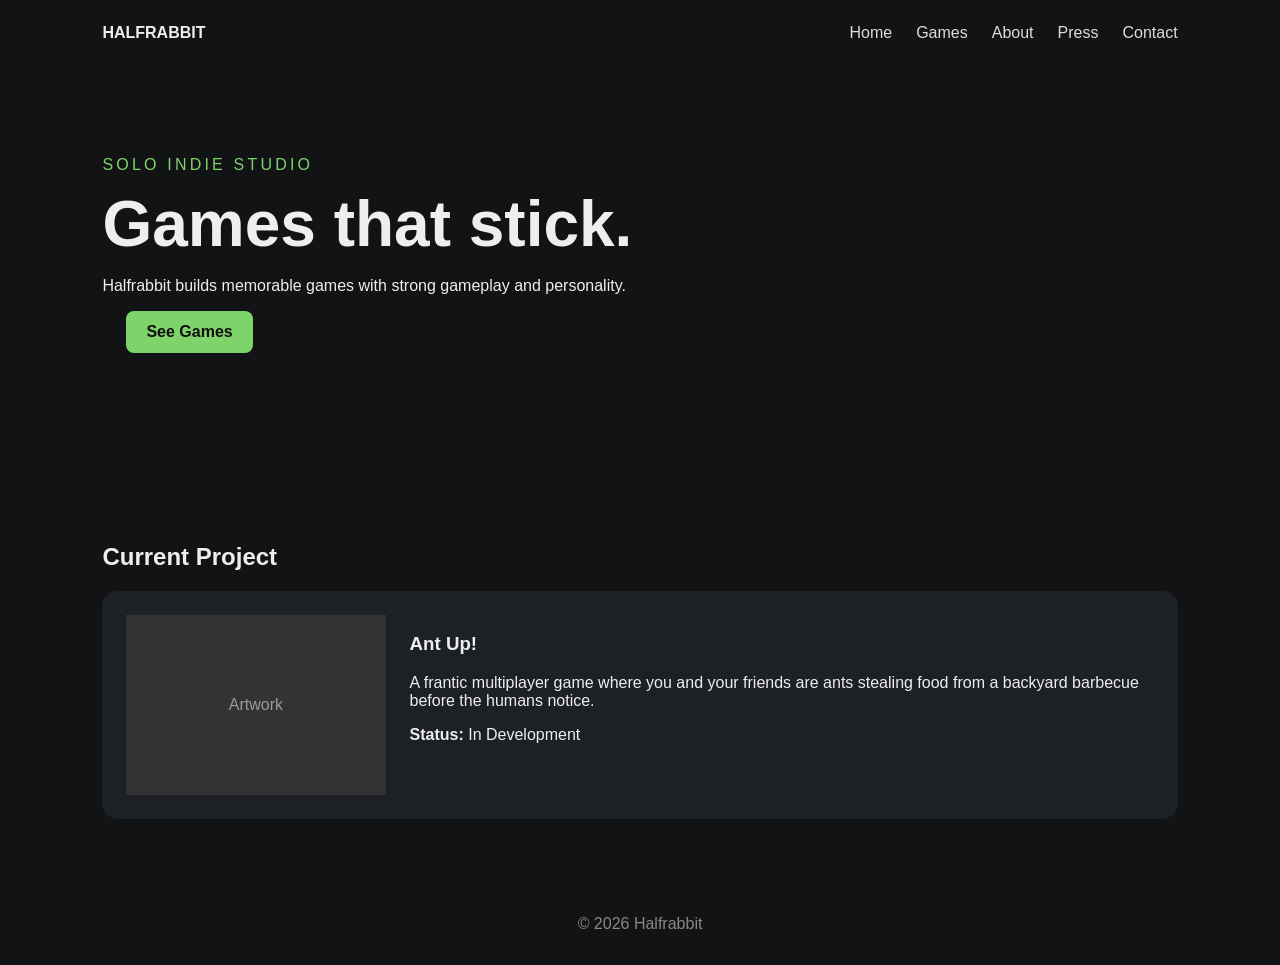
==== index.html @ 301125e5 "Initialize Halfrabbit website Set up the initial static website for Cloudflare Pages with complete H" ====
<!doctype html><html><head><meta charset='utf-8'><meta name='viewport' content='width=device-width,initial-scale=1'><title>Halfrabbit</title><link rel='stylesheet' href='css/style.css'></head><body><nav><strong>HALFRABBIT</strong><div>
<a href='index.html'>Home</a><a href='games.html'>Games</a><a href='about.html'>About</a><a href='press.html'>Press</a><a href='contact.html'>Contact</a></div></nav><header class='hero'><div class='tag'>Solo Indie Studio</div><h1>Games that stick.</h1><p>Halfrabbit builds memorable games with strong gameplay and personality.</p><p><a class='btn' href='games.html'>See Games</a></p></header>
<section><h2>Current Project</h2><div class='card'><div class='ph'>Artwork</div><div><h3>Ant Up!</h3><p>A frantic multiplayer game where you and your friends are ants stealing food from a backyard barbecue before the humans notice.</p><p><strong>Status:</strong> In Development</p></div></div></section><footer>© 2026 Halfrabbit</footer></body></html>
---- css/style.css ----
body{margin:0;font-family:'Segoe UI',sans-serif;background:#121315;color:#eee}
nav{display:flex;justify-content:space-between;padding:24px 8%;background:#121315;position:sticky;top:0}
a{color:#ddd;text-decoration:none;margin-left:24px}a:hover{color:#fff}
.hero{padding:10vh 8%}.tag{color:#7fd36b;text-transform:uppercase;letter-spacing:.2em}
h1{font-size:4rem;margin:.2em 0}.btn{display:inline-block;padding:12px 20px;background:#7fd36b;color:#111;border-radius:8px;font-weight:bold}
section{padding:4rem 8%}.card{background:#1d2024;border-radius:16px;padding:24px;display:flex;gap:24px}.ph{width:320px;height:180px;background:#333;display:flex;align-items:center;justify-content:center;color:#999}
footer{text-align:center;padding:2rem;color:#888}
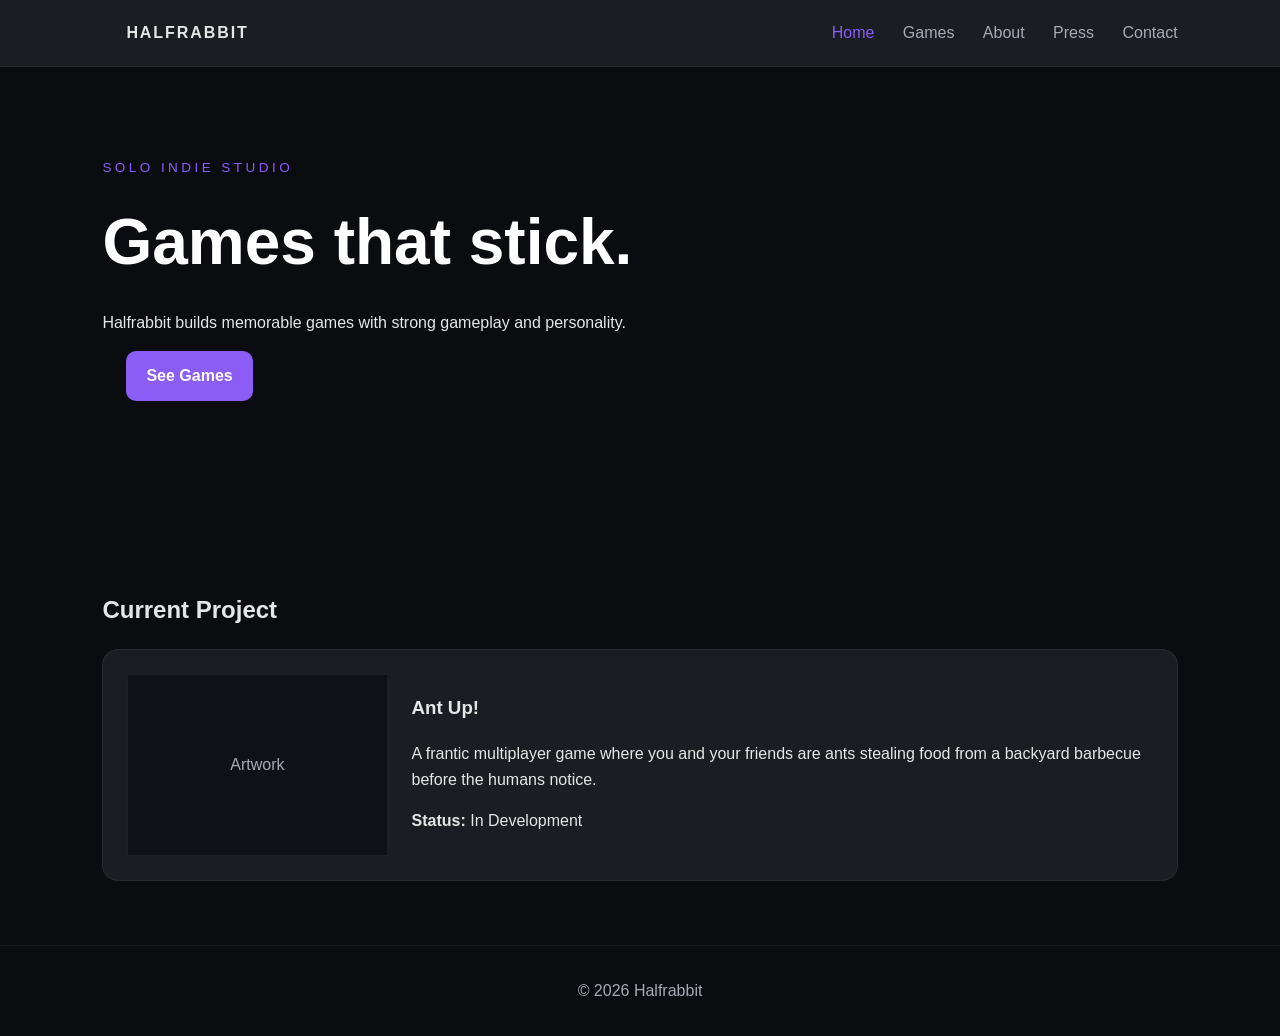
==== commit 9332fa63: "Refactor to dynamic nav component and modernize CSS Extract navigation from inline HTML to a dynamic" ====
--- a/index.html
+++ b/index.html
@@ -1,3 +1,38 @@
-<!doctype html><html><head><meta charset='utf-8'><meta name='viewport' content='width=device-width,initial-scale=1'><title>Halfrabbit</title><link rel='stylesheet' href='css/style.css'></head><body><nav><strong>HALFRABBIT</strong><div>
-<a href='index.html'>Home</a><a href='games.html'>Games</a><a href='about.html'>About</a><a href='press.html'>Press</a><a href='contact.html'>Contact</a></div></nav><header class='hero'><div class='tag'>Solo Indie Studio</div><h1>Games that stick.</h1><p>Halfrabbit builds memorable games with strong gameplay and personality.</p><p><a class='btn' href='games.html'>See Games</a></p></header>
-<section><h2>Current Project</h2><div class='card'><div class='ph'>Artwork</div><div><h3>Ant Up!</h3><p>A frantic multiplayer game where you and your friends are ants stealing food from a backyard barbecue before the humans notice.</p><p><strong>Status:</strong> In Development</p></div></div></section><footer>© 2026 Halfrabbit</footer></body></html>+<!doctype html>
+<html>
+<head>
+<meta charset="utf-8">
+<meta name="viewport" content="width=device-width,initial-scale=1">
+<title>Halfrabbit</title>
+<link rel="stylesheet" href="css/style.css">
+</head>
+
+<body>
+
+<header class="hero">
+  <div class="tag">Solo Indie Studio</div>
+  <h1>Games that stick.</h1>
+  <p>Halfrabbit builds memorable games with strong gameplay and personality.</p>
+  <p><a class="btn" href="games.html">See Games</a></p>
+</header>
+
+<section>
+  <h2>Current Project</h2>
+
+  <div class="card">
+    <div class="ph">Artwork</div>
+    <div>
+      <h3>Ant Up!</h3>
+      <p>A frantic multiplayer game where you and your friends are ants stealing food from a backyard barbecue before the humans notice.</p>
+      <p><strong>Status:</strong> In Development</p>
+    </div>
+  </div>
+</section>
+
+<footer>© 2026 Halfrabbit</footer>
+
+<script src="js/main.js"></script>
+<script src="js/nav.js"></script>
+
+</body>
+</html>
--- a/css/style.css
+++ b/css/style.css
@@ -1,7 +1,132 @@
-body{margin:0;font-family:'Segoe UI',sans-serif;background:#121315;color:#eee}
-nav{display:flex;justify-content:space-between;padding:24px 8%;background:#121315;position:sticky;top:0}
-a{color:#ddd;text-decoration:none;margin-left:24px}a:hover{color:#fff}
-.hero{padding:10vh 8%}.tag{color:#7fd36b;text-transform:uppercase;letter-spacing:.2em}
-h1{font-size:4rem;margin:.2em 0}.btn{display:inline-block;padding:12px 20px;background:#7fd36b;color:#111;border-radius:8px;font-weight:bold}
-section{padding:4rem 8%}.card{background:#1d2024;border-radius:16px;padding:24px;display:flex;gap:24px}.ph{width:320px;height:180px;background:#333;display:flex;align-items:center;justify-content:center;color:#999}
-footer{text-align:center;padding:2rem;color:#888}
+:root{
+  --bg:#0b0c10;
+  --surface:#1a1d22;
+  --text:#e6e6e6;
+  --muted:#a7aab3;
+  --accent:#8b5cf6;
+}
+
+body{
+  margin:0;
+  font-family:'Segoe UI',sans-serif;
+  background:var(--bg);
+  color:var(--text);
+  line-height:1.6;
+}
+
+/* NAV */
+nav{
+  display:flex;
+  justify-content:space-between;
+  align-items:center;
+  padding:20px 8%;
+  background:var(--surface);
+  border-bottom:1px solid rgba(255,255,255,0.06);
+  position:sticky;
+  top:0;
+}
+
+nav strong{
+  color:#fff;
+  letter-spacing:.08em;
+}
+
+/* LINKS */
+a{
+  color:var(--muted);
+  text-decoration:none;
+  margin-left:24px;
+  transition:.2s;
+}
+
+a:hover{
+  color:var(--accent);
+}
+
+a.active{
+  color:var(--accent);
+}
+
+/* HERO */
+.hero{
+  padding:10vh 8%;
+  max-width:1200px;
+  margin:0 auto;
+}
+
+.tag{
+  color:var(--accent);
+  text-transform:uppercase;
+  letter-spacing:.25em;
+  font-size:.85rem;
+}
+
+h1{
+  font-size:4rem;
+  margin:.2em 0;
+  color:#fff;
+}
+
+/* BUTTON */
+.btn{
+  display:inline-block;
+  padding:12px 20px;
+  background:var(--accent);
+  color:#fff;
+  border-radius:10px;
+  font-weight:600;
+  text-decoration:none;
+  transition:.2s;
+}
+
+.btn:hover{
+  transform:translateY(-2px);
+}
+
+/* SECTIONS */
+section{
+  padding:4rem 8%;
+  max-width:1200px;
+  margin:0 auto;
+}
+
+/* CARD */
+.card{
+  background:var(--surface);
+  border:1px solid rgba(255,255,255,0.06);
+  border-radius:16px;
+  padding:24px;
+  display:flex;
+  gap:24px;
+}
+
+.ph{
+  width:320px;
+  height:180px;
+  background:#0f1116;
+  border:1px solid rgba(255,255,255,0.06);
+  display:flex;
+  align-items:center;
+  justify-content:center;
+  color:var(--muted);
+}
+
+/* FOOTER */
+footer{
+  text-align:center;
+  padding:2rem;
+  color:var(--muted);
+  border-top:1px solid rgba(255,255,255,0.06);
+}
+
+.logo{
+  color:var(--text);
+  font-weight:700;
+  letter-spacing:.12em;
+  text-decoration:none;
+}
+
+.logo:hover{
+  color:var(--text);
+  opacity:.85;
+}
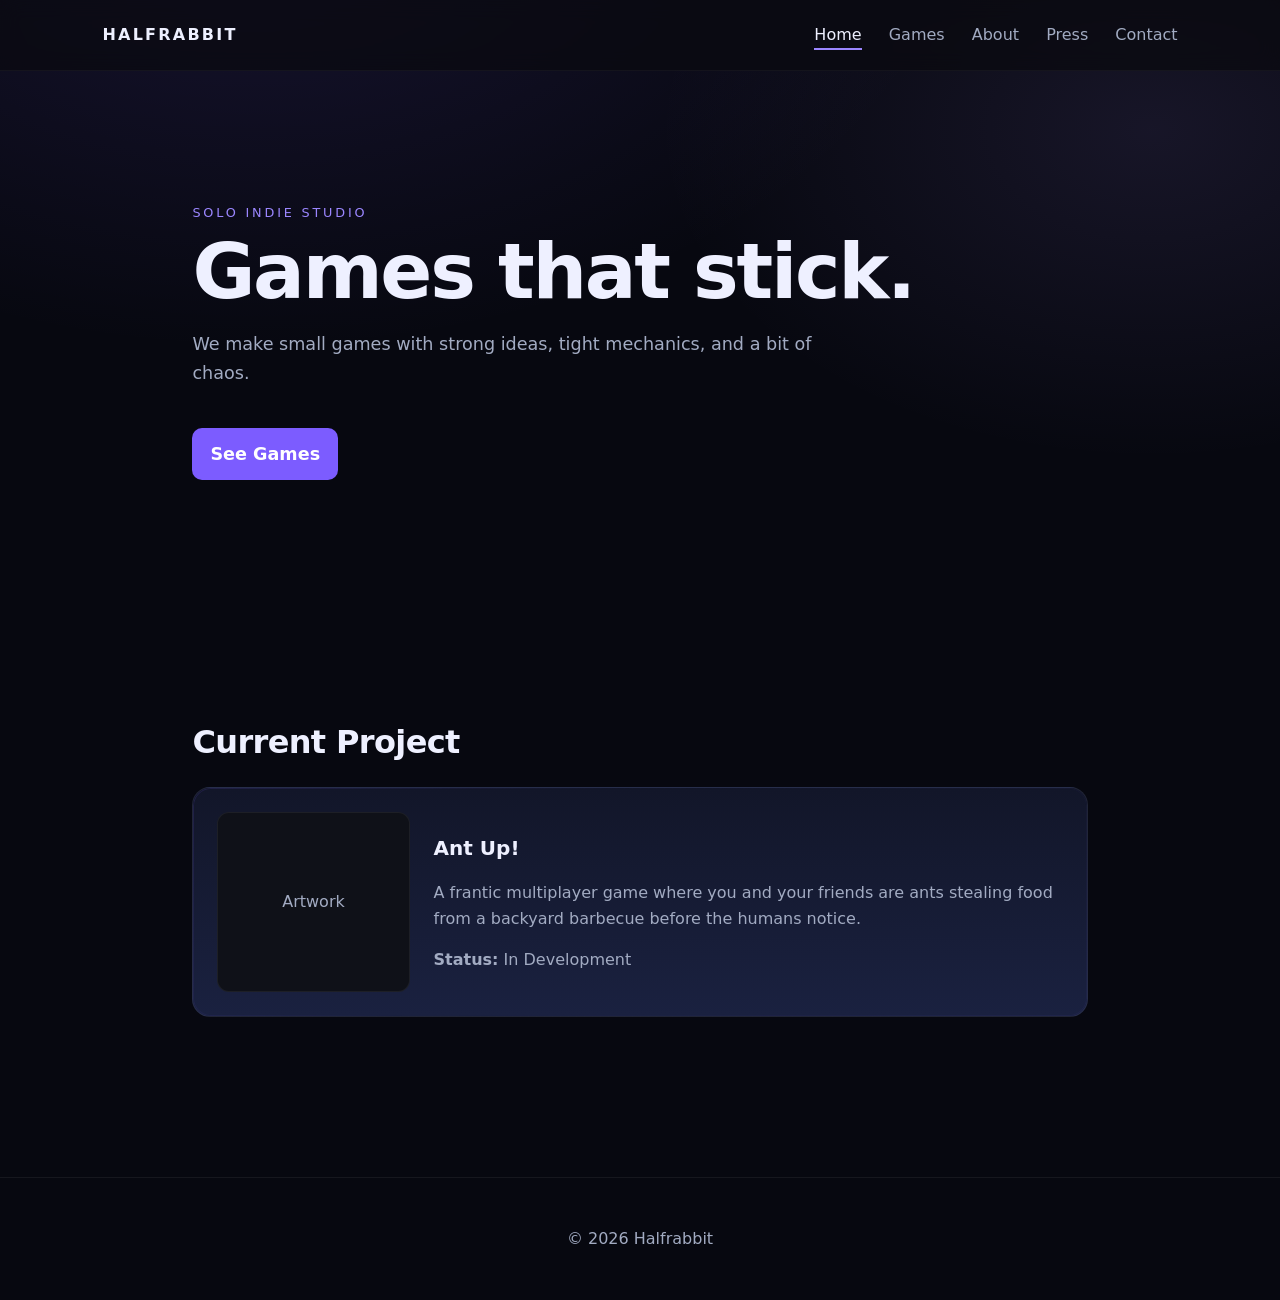
==== commit e18aa4b0: "Redesign UI with new color scheme and animations Major visual overhaul including: - Updated color pa" ====
--- a/index.html
+++ b/index.html
@@ -12,7 +12,7 @@
 <header class="hero">
   <div class="tag">Solo Indie Studio</div>
   <h1>Games that stick.</h1>
-  <p>Halfrabbit builds memorable games with strong gameplay and personality.</p>
+  <p>We make small games with strong ideas, tight mechanics, and a bit of chaos.</p>
   <p><a class="btn" href="games.html">See Games</a></p>
 </header>
 
--- a/css/style.css
+++ b/css/style.css
@@ -1,17 +1,33 @@
 :root{
-  --bg:#0b0c10;
-  --surface:#1a1d22;
-  --text:#e6e6e6;
-  --muted:#a7aab3;
-  --accent:#8b5cf6;
+  /* base */
+  --bg:#070810;
+  --surface:#121629;
+  --surface-2:#1a2140;
+
+  /* text */
+  --text:#eef0ff;
+  --muted:#a2abc2;
+
+  /* accent */
+  --accent:#7c5cff;
+  --accent-soft:#9b86ff;
+}
+
+*{
+  box-sizing:border-box;
 }
 
 body{
   margin:0;
-  font-family:'Segoe UI',sans-serif;
-  background:var(--bg);
+  font-family:system-ui, -apple-system, Segoe UI, sans-serif;
+  background:
+    radial-gradient(1200px 800px at 20% -10%, rgba(124,92,255,0.15), transparent 60%),
+    radial-gradient(900px 600px at 90% 10%, rgba(167,139,250,0.10), transparent 55%),
+    var(--bg);
   color:var(--text);
   line-height:1.6;
+  overflow-x:hidden;
+  animation:fadeIn .4s ease-out;
 }
 
 /* NAV */
@@ -19,91 +35,182 @@
   display:flex;
   justify-content:space-between;
   align-items:center;
-  padding:20px 8%;
-  background:var(--surface);
-  border-bottom:1px solid rgba(255,255,255,0.06);
+  padding:22px 8%;
+  background:rgba(10,11,16,0.72);
+  backdrop-filter: blur(10px);
   position:sticky;
   top:0;
-}
-
-nav strong{
-  color:#fff;
-  letter-spacing:.08em;
-}
-
-/* LINKS */
-a{
-  color:var(--muted);
+  border-bottom:1px solid rgba(255,255,255,0.04);
+  z-index:10;
+}
+
+.logo{
+  font-weight:800;
+  letter-spacing:.14em;
+  color:var(--text);
   text-decoration:none;
-  margin-left:24px;
+}
+
+.nav-links a{
+  margin-left:22px;
+  color:var(--muted);
+  text-decoration:none;
+  position:relative;
   transition:.2s;
 }
 
-a:hover{
-  color:var(--accent);
-}
-
-a.active{
-  color:var(--accent);
+.nav-links a:hover{
+  color:var(--text);
+}
+
+.nav-links a.active{
+  color:var(--text);
+}
+
+.nav-links a::after{
+  content:"";
+  position:absolute;
+  left:0;
+  bottom:-6px;
+  width:0%;
+  height:2px;
+  background:var(--accent-soft);
+  transition:width .2s ease;
+}
+
+.nav-links a:hover::after,
+.nav-links a.active::after{
+  width:100%;
+}
+
+/* LAYOUT */
+section, header{
+  max-width:1100px;
+  margin:0 auto;
+  padding:6rem 8%;
 }
 
 /* HERO */
 .hero{
-  padding:10vh 8%;
-  max-width:1200px;
-  margin:0 auto;
-}
-
+  padding-top:8rem;
+  padding-bottom:6rem;
+}
+
+.hero h1{
+  font-size:clamp(3rem, 6vw, 5rem);
+  line-height:1.05;
+  margin:0.5rem 0;
+  letter-spacing:-0.03em;
+  font-weight:800;
+}
+
+.hero p{
+  max-width:60ch;
+  color:var(--muted);
+  font-size:1.1rem;
+}
+
+/* TAG */
 .tag{
-  color:var(--accent);
+  display:inline-block;
+  font-size:.8rem;
+  letter-spacing:.22em;
   text-transform:uppercase;
-  letter-spacing:.25em;
-  font-size:.85rem;
-}
-
-h1{
-  font-size:4rem;
-  margin:.2em 0;
-  color:#fff;
+  color:var(--accent-soft);
 }
 
 /* BUTTON */
 .btn{
   display:inline-block;
-  padding:12px 20px;
+  margin-top:1.5rem;
+  padding:12px 18px;
   background:var(--accent);
-  color:#fff;
+  color:white;
   border-radius:10px;
+  text-decoration:none;
   font-weight:600;
-  text-decoration:none;
   transition:.2s;
 }
 
 .btn:hover{
-  transform:translateY(-2px);
-}
-
-/* SECTIONS */
-section{
-  padding:4rem 8%;
-  max-width:1200px;
-  margin:0 auto;
-}
-
-/* CARD */
-.card{
-  background:var(--surface);
-  border:1px solid rgba(255,255,255,0.06);
-  border-radius:16px;
-  padding:24px;
+  transform:translateY(-2px) scale(1.02);
+  filter:brightness(1.1);
+}
+
+/* HEADINGS */
+h1{ font-weight:800; }
+h2{
+  font-size:2rem;
+  margin-bottom:1.2rem;
+  letter-spacing:-0.02em;
+}
+h3{
+  font-size:1.25rem;
+  margin-bottom:0.5rem;
+}
+
+/* TEXT */
+p{
+  color:var(--muted);
+}
+
+/* CARD BASE */
+.card,
+.game-card,
+.press-card{
+  position:relative;
+  overflow:hidden;
   display:flex;
   gap:24px;
-}
-
-.ph{
+  padding:24px;
+  border-radius:18px;
+  background:linear-gradient(180deg, var(--surface), var(--surface-2));
+  border:1px solid rgba(255,255,255,0.06);
+  transition:transform .25s ease, box-shadow .25s ease;
+}
+
+/* subtle edge glow */
+.card::before,
+.game-card::before,
+.press-card::before{
+  content:"";
+  position:absolute;
+  inset:0;
+  border-radius:inherit;
+  padding:1px;
+  background:linear-gradient(
+    135deg,
+    rgba(124,92,255,0.35),
+    transparent 40%,
+    rgba(124,92,255,0.15)
+  );
+  -webkit-mask:
+    linear-gradient(#000 0 0) content-box,
+    linear-gradient(#000 0 0);
+  -webkit-mask-composite:xor;
+  mask-composite:exclude;
+  pointer-events:none;
+  opacity:0.4;
+}
+
+/* hover depth */
+.card:hover{ transform:translateY(-4px); }
+.game-card:hover{ transform:translateY(-6px); }
+.press-card:hover{ transform:translateY(-3px); }
+
+.card:hover,
+.game-card:hover,
+.press-card:hover{
+  box-shadow:0 20px 40px rgba(0,0,0,0.35);
+}
+
+/* placeholders */
+.ph,
+.game-media{
   width:320px;
   height:180px;
-  background:#0f1116;
+  border-radius:12px;
+  background:#0f1118;
   border:1px solid rgba(255,255,255,0.06);
   display:flex;
   align-items:center;
@@ -111,22 +218,52 @@
   color:var(--muted);
 }
 
+/* status */
+.status{
+  display:inline-block;
+  margin-top:10px;
+  font-size:.85rem;
+  color:var(--accent);
+}
+
+/* grids */
+.game-grid{
+  display:grid;
+  gap:24px;
+}
+
+.press-grid{
+  display:grid;
+  grid-template-columns:repeat(auto-fit, minmax(240px, 1fr));
+  gap:20px;
+}
+
 /* FOOTER */
 footer{
   text-align:center;
-  padding:2rem;
+  padding:3rem;
   color:var(--muted);
   border-top:1px solid rgba(255,255,255,0.06);
-}
-
-.logo{
-  color:var(--text);
-  font-weight:700;
-  letter-spacing:.12em;
-  text-decoration:none;
-}
-
-.logo:hover{
-  color:var(--text);
-  opacity:.85;
+  margin-top:4rem;
+}
+
+/* LISTS */
+ul{
+  color:var(--muted);
+  line-height:1.8;
+}
+
+/* smooth motion */
+@media (prefers-reduced-motion: no-preference){
+
+  html{ scroll-behavior:smooth; }
+
+  body{
+    animation:fadeIn .4s ease-out;
+  }
+
+  @keyframes fadeIn{
+    from{ opacity:0; transform:translateY(6px); }
+    to{ opacity:1; transform:translateY(0); }
+  }
 }
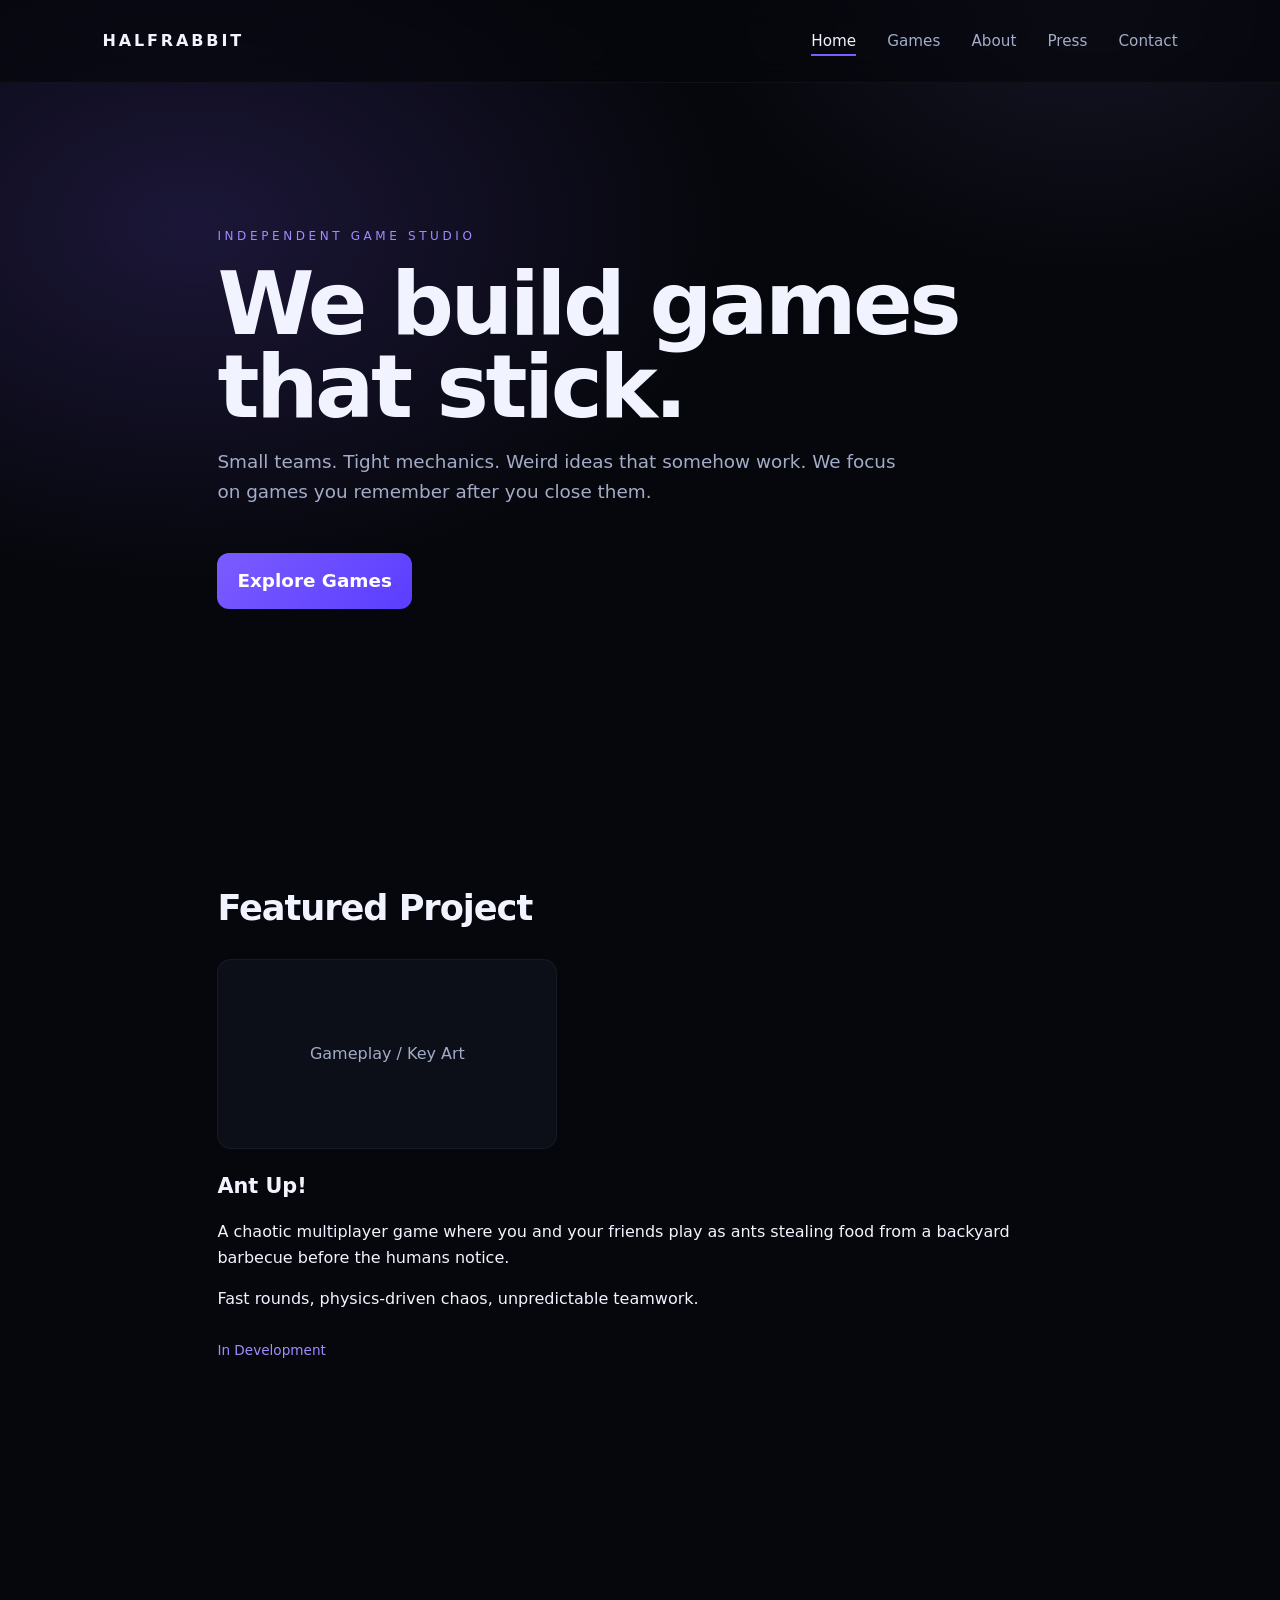
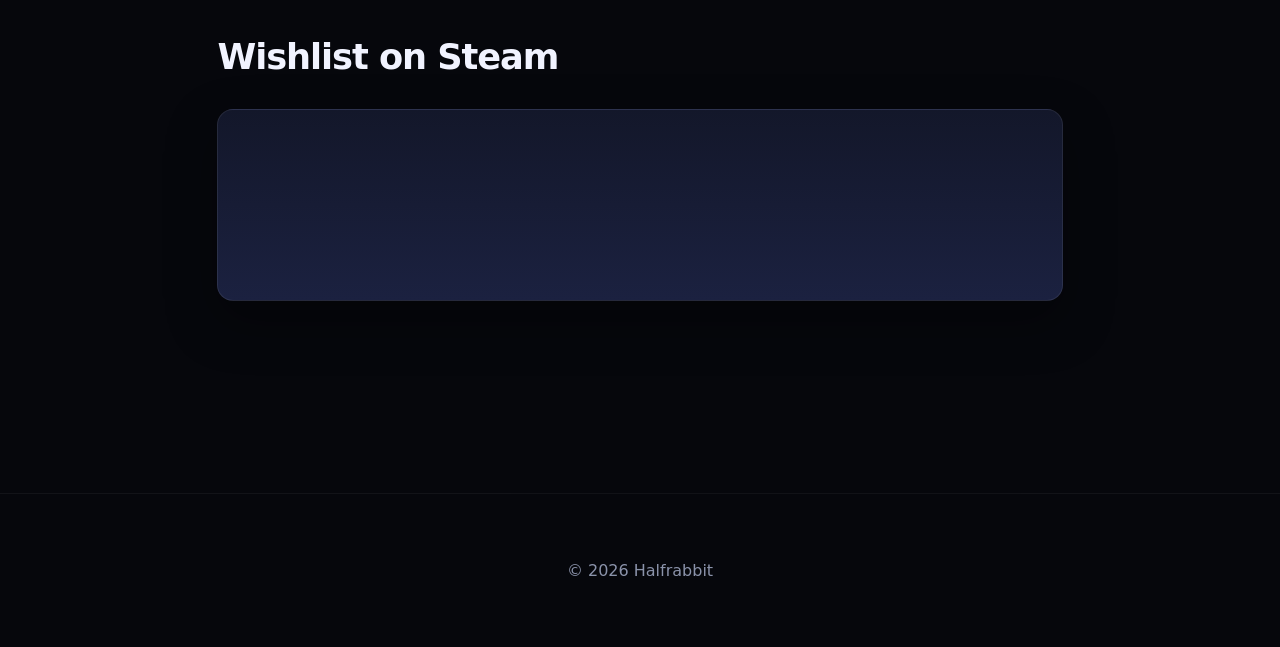
==== commit 1699bc35: "Polish UI, add reveal scroll + Ant Up page Large visual polish and UX updates: refactor css (colors," ====
--- a/index.html
+++ b/index.html
@@ -10,29 +10,74 @@
 <body>
 
 <header class="hero">
-  <div class="tag">Solo Indie Studio</div>
-  <h1>Games that stick.</h1>
-  <p>We make small games with strong ideas, tight mechanics, and a bit of chaos.</p>
-  <p><a class="btn" href="games.html">See Games</a></p>
+
+  <div class="tag">Independent Game Studio</div>
+
+  <h1>We build games that stick.</h1>
+
+  <p>
+    Small teams. Tight mechanics. Weird ideas that somehow work.
+    We focus on games you remember after you close them.
+  </p>
+
+  <p>
+    <a class="btn" href="games.html">Explore Games</a>
+  </p>
+
 </header>
 
 <section>
-  <h2>Current Project</h2>
 
-  <div class="card">
-    <div class="ph">Artwork</div>
+  <h2>Featured Project</h2>
+
+  <a class="card" href="games/ant-up.html" style="text-decoration:none;">
+
+    <div class="ph">Gameplay / Key Art</div>
+
     <div>
+
       <h3>Ant Up!</h3>
-      <p>A frantic multiplayer game where you and your friends are ants stealing food from a backyard barbecue before the humans notice.</p>
-      <p><strong>Status:</strong> In Development</p>
+
+      <p>
+        A chaotic multiplayer game where you and your friends play as ants
+        stealing food from a backyard barbecue before the humans notice.
+      </p>
+
+      <p>
+        Fast rounds, physics-driven chaos, unpredictable teamwork.
+      </p>
+
+      <p class="status">In Development</p>
+
     </div>
+
+  </a>
+
+</section>
+
+<!-- NEW STEAM SECTION -->
+<section>
+
+  <h2>Wishlist on Steam</h2>
+
+  <div class="steam-embed">
+
+    <iframe
+      src="https://store.steampowered.com/widget/4829120/"
+      frameborder="0"
+      width="100%"
+      height="190">
+    </iframe>
+
   </div>
+
 </section>
 
 <footer>© 2026 Halfrabbit</footer>
 
 <script src="js/main.js"></script>
 <script src="js/nav.js"></script>
+<script src="js/reveal.js"></script>
 
 </body>
 </html>
--- a/css/style.css
+++ b/css/style.css
@@ -1,33 +1,73 @@
 :root{
-  /* base */
-  --bg:#070810;
-  --surface:#121629;
-  --surface-2:#1a2140;
-
-  /* text */
-  --text:#eef0ff;
-  --muted:#a2abc2;
-
-  /* accent */
+  --bg:#06070c;
+  --surface:#13172a;
+  --surface-2:#1b2140;
+
+  --text:#f1f3ff;
+  --muted:#a3acc7;
+
   --accent:#7c5cff;
-  --accent-soft:#9b86ff;
-}
-
-*{
-  box-sizing:border-box;
-}
+  --accent-soft:#a18bff;
+
+  --radius-sm:12px;
+  --radius-md:14px;
+  --radius-lg:20px;
+}
+
+/* RESET */
+*{ box-sizing:border-box; }
 
 body{
   margin:0;
-  font-family:system-ui, -apple-system, Segoe UI, sans-serif;
+  font-family:system-ui,-apple-system,Segoe UI,sans-serif;
   background:
-    radial-gradient(1200px 800px at 20% -10%, rgba(124,92,255,0.15), transparent 60%),
-    radial-gradient(900px 600px at 90% 10%, rgba(167,139,250,0.10), transparent 55%),
+    radial-gradient(900px 600px at 15% 10%, rgba(124,92,255,0.18), transparent 60%),
+    radial-gradient(700px 500px at 85% 0%, rgba(161,139,255,0.10), transparent 55%),
     var(--bg);
   color:var(--text);
   line-height:1.6;
   overflow-x:hidden;
-  animation:fadeIn .4s ease-out;
+}
+
+a{
+  color:inherit;
+  text-decoration:none;
+}
+
+/* subtle grain */
+body::before{
+  content:"";
+  position:fixed;
+  inset:0;
+  pointer-events:none;
+  background:repeating-linear-gradient(
+    0deg,
+    rgba(255,255,255,0.03),
+    rgba(255,255,255,0.03) 1px,
+    transparent 1px,
+    transparent 3px
+  );
+  opacity:0.12;
+  mix-blend-mode:overlay;
+}
+
+/* LAYOUT */
+section, header{
+  max-width:1050px;
+  margin:0 auto;
+  padding:7rem 8%;
+}
+
+/* TYPOGRAPHY */
+h2{
+  font-size:2.2rem;
+  letter-spacing:-0.03em;
+  margin-bottom:1.4rem;
+}
+
+h3{
+  font-size:1.3rem;
+  margin-bottom:.4rem;
 }
 
 /* NAV */
@@ -35,34 +75,31 @@
   display:flex;
   justify-content:space-between;
   align-items:center;
-  padding:22px 8%;
-  background:rgba(10,11,16,0.72);
-  backdrop-filter: blur(10px);
+  padding:28px 8%;
   position:sticky;
   top:0;
+  z-index:10;
+
+  background:rgba(6,7,12,0.65);
+  backdrop-filter:blur(14px);
   border-bottom:1px solid rgba(255,255,255,0.04);
-  z-index:10;
 }
 
 .logo{
-  font-weight:800;
-  letter-spacing:.14em;
-  color:var(--text);
-  text-decoration:none;
+  font-weight:900;
+  letter-spacing:.18em;
+  text-transform:uppercase;
 }
 
 .nav-links a{
-  margin-left:22px;
-  color:var(--muted);
-  text-decoration:none;
+  margin-left:26px;
+  color:var(--muted);
+  font-size:.95rem;
   position:relative;
   transition:.2s;
 }
 
-.nav-links a:hover{
-  color:var(--text);
-}
-
+.nav-links a:hover,
 .nav-links a.active{
   color:var(--text);
 }
@@ -74,8 +111,8 @@
   bottom:-6px;
   width:0%;
   height:2px;
-  background:var(--accent-soft);
-  transition:width .2s ease;
+  background:var(--accent);
+  transition:width .25s ease;
 }
 
 .nav-links a:hover::after,
@@ -83,38 +120,29 @@
   width:100%;
 }
 
-/* LAYOUT */
-section, header{
-  max-width:1100px;
-  margin:0 auto;
-  padding:6rem 8%;
-}
-
 /* HERO */
 .hero{
-  padding-top:8rem;
-  padding-bottom:6rem;
+  padding-top:9rem;
+  padding-bottom:7rem;
 }
 
 .hero h1{
-  font-size:clamp(3rem, 6vw, 5rem);
-  line-height:1.05;
-  margin:0.5rem 0;
-  letter-spacing:-0.03em;
-  font-weight:800;
+  font-size:clamp(3.2rem, 7vw, 5.5rem);
+  line-height:0.95;
+  margin:1rem 0;
+  font-weight:900;
+  letter-spacing:-0.04em;
 }
 
 .hero p{
-  max-width:60ch;
-  color:var(--muted);
-  font-size:1.1rem;
-}
-
-/* TAG */
+  max-width:58ch;
+  color:var(--muted);
+  font-size:1.15rem;
+}
+
 .tag{
-  display:inline-block;
-  font-size:.8rem;
-  letter-spacing:.22em;
+  font-size:.75rem;
+  letter-spacing:.3em;
   text-transform:uppercase;
   color:var(--accent-soft);
 }
@@ -122,148 +150,184 @@
 /* BUTTON */
 .btn{
   display:inline-block;
-  margin-top:1.5rem;
-  padding:12px 18px;
-  background:var(--accent);
-  color:white;
-  border-radius:10px;
-  text-decoration:none;
-  font-weight:600;
+  margin-top:1.8rem;
+  padding:13px 20px;
+  background:linear-gradient(135deg, var(--accent), #5a3dff);
+  color:white !important;
+  border-radius:var(--radius-sm);
+  font-weight:700;
   transition:.2s;
 }
 
 .btn:hover{
-  transform:translateY(-2px) scale(1.02);
+  transform:translateY(-3px) scale(1.02);
   filter:brightness(1.1);
 }
 
-/* HEADINGS */
-h1{ font-weight:800; }
-h2{
-  font-size:2rem;
-  margin-bottom:1.2rem;
-  letter-spacing:-0.02em;
-}
-h3{
-  font-size:1.25rem;
-  margin-bottom:0.5rem;
-}
-
-/* TEXT */
-p{
-  color:var(--muted);
-}
-
-/* CARD BASE */
-.card,
-.game-card,
-.press-card{
+/* CARDS (base system) */
+.card-base{
   position:relative;
-  overflow:hidden;
   display:flex;
-  gap:24px;
-  padding:24px;
-  border-radius:18px;
+  gap:26px;
+  padding:26px;
+  border-radius:var(--radius-lg);
   background:linear-gradient(180deg, var(--surface), var(--surface-2));
   border:1px solid rgba(255,255,255,0.06);
+  overflow:hidden;
   transition:transform .25s ease, box-shadow .25s ease;
-}
-
-/* subtle edge glow */
-.card::before,
-.game-card::before,
-.press-card::before{
+  will-change:transform;
+}
+
+/* shared glow */
+.card-base::before{
   content:"";
   position:absolute;
   inset:0;
-  border-radius:inherit;
-  padding:1px;
-  background:linear-gradient(
-    135deg,
-    rgba(124,92,255,0.35),
-    transparent 40%,
-    rgba(124,92,255,0.15)
+  background:radial-gradient(
+    600px 200px at 20% 0%,
+    rgba(124,92,255,0.18),
+    transparent 60%
   );
-  -webkit-mask:
-    linear-gradient(#000 0 0) content-box,
-    linear-gradient(#000 0 0);
-  -webkit-mask-composite:xor;
-  mask-composite:exclude;
+  opacity:.5;
   pointer-events:none;
-  opacity:0.4;
-}
-
-/* hover depth */
-.card:hover{ transform:translateY(-4px); }
-.game-card:hover{ transform:translateY(-6px); }
-.press-card:hover{ transform:translateY(-3px); }
-
-.card:hover,
-.game-card:hover,
-.press-card:hover{
-  box-shadow:0 20px 40px rgba(0,0,0,0.35);
-}
-
-/* placeholders */
+}
+
+.card-base:hover{
+  box-shadow:0 25px 60px rgba(0,0,0,0.5);
+}
+
+/* variants */
+.card:hover{ transform:translateY(-6px); }
+.press-card:hover{ transform:translateY(-5px); }
+
+.game-card{
+  cursor:pointer;
+}
+.game-card:hover{
+  transform:translateY(-8px);
+}
+
+/* media blocks */
 .ph,
 .game-media{
-  width:320px;
-  height:180px;
-  border-radius:12px;
-  background:#0f1118;
-  border:1px solid rgba(255,255,255,0.06);
+  width:340px;
+  height:190px;
+  border-radius:var(--radius-md);
+  background:#0c0e18;
+  border:1px solid rgba(255,255,255,0.05);
   display:flex;
   align-items:center;
   justify-content:center;
   color:var(--muted);
 }
 
-/* status */
+/* STATUS */
 .status{
   display:inline-block;
-  margin-top:10px;
+  margin-top:12px;
   font-size:.85rem;
-  color:var(--accent);
-}
-
-/* grids */
+  color:var(--accent-soft);
+}
+
+/* GRIDS */
 .game-grid{
   display:grid;
-  gap:24px;
+  gap:26px;
 }
 
 .press-grid{
   display:grid;
   grid-template-columns:repeat(auto-fit, minmax(240px, 1fr));
-  gap:20px;
+  gap:22px;
 }
 
 /* FOOTER */
 footer{
   text-align:center;
-  padding:3rem;
+  padding:4rem;
+  margin-top:5rem;
   color:var(--muted);
   border-top:1px solid rgba(255,255,255,0.06);
-  margin-top:4rem;
-}
-
-/* LISTS */
-ul{
-  color:var(--muted);
-  line-height:1.8;
-}
-
-/* smooth motion */
-@media (prefers-reduced-motion: no-preference){
-
-  html{ scroll-behavior:smooth; }
-
-  body{
-    animation:fadeIn .4s ease-out;
-  }
-
-  @keyframes fadeIn{
-    from{ opacity:0; transform:translateY(6px); }
-    to{ opacity:1; transform:translateY(0); }
-  }
+  opacity:.85;
+}
+
+/* STEAM */
+.steam-embed{
+  margin-top:1.5rem;
+  border-radius:16px;
+  overflow:hidden;
+  border:1px solid rgba(255,255,255,0.08);
+  background:linear-gradient(180deg, var(--surface), var(--surface-2));
+  box-shadow:0 20px 50px rgba(0,0,0,0.35);
+}
+
+.steam-embed iframe{
+  display:block;
+  border:none;
+  filter:saturate(1.05) contrast(1.05);
+}
+
+/* VIDEO SYSTEM (deduplicated) */
+.video-card{
+  position:relative;
+  overflow:hidden;
+  transform:translateZ(0);
+  will-change:transform;
+}
+
+.video-card:hover{
+  transform:translateY(-10px);
+  box-shadow:0 30px 70px rgba(0,0,0,0.55);
+  z-index:5;
+}
+
+.video-wrapper{
+  position:relative;
+  overflow:hidden;
+  border-radius:var(--radius-md);
+}
+
+/* video + fallback */
+.hover-video{
+  position:absolute;
+  inset:0;
+  width:100%;
+  height:100%;
+  object-fit:cover;
+
+  opacity:0;
+  transform:scale(1.03);
+  transition:opacity .25s ease, transform .35s ease;
+}
+
+.media-fallback{
+  width:100%;
+  height:100%;
+  display:flex;
+  align-items:center;
+  justify-content:center;
+  color:var(--muted);
+  background:#0c0e18;
+  transition:opacity .25s ease;
+}
+
+.video-card:hover .hover-video{
+  opacity:1;
+  transform:scale(1.08);
+}
+
+.video-card:hover .media-fallback{
+  opacity:0;
+}
+
+/* REVEAL */
+.reveal{
+  opacity:0;
+  transform:translateY(14px);
+  transition:opacity .6s ease, transform .6s ease;
+}
+
+.reveal.visible{
+  opacity:1;
+  transform:translateY(0);
 }
